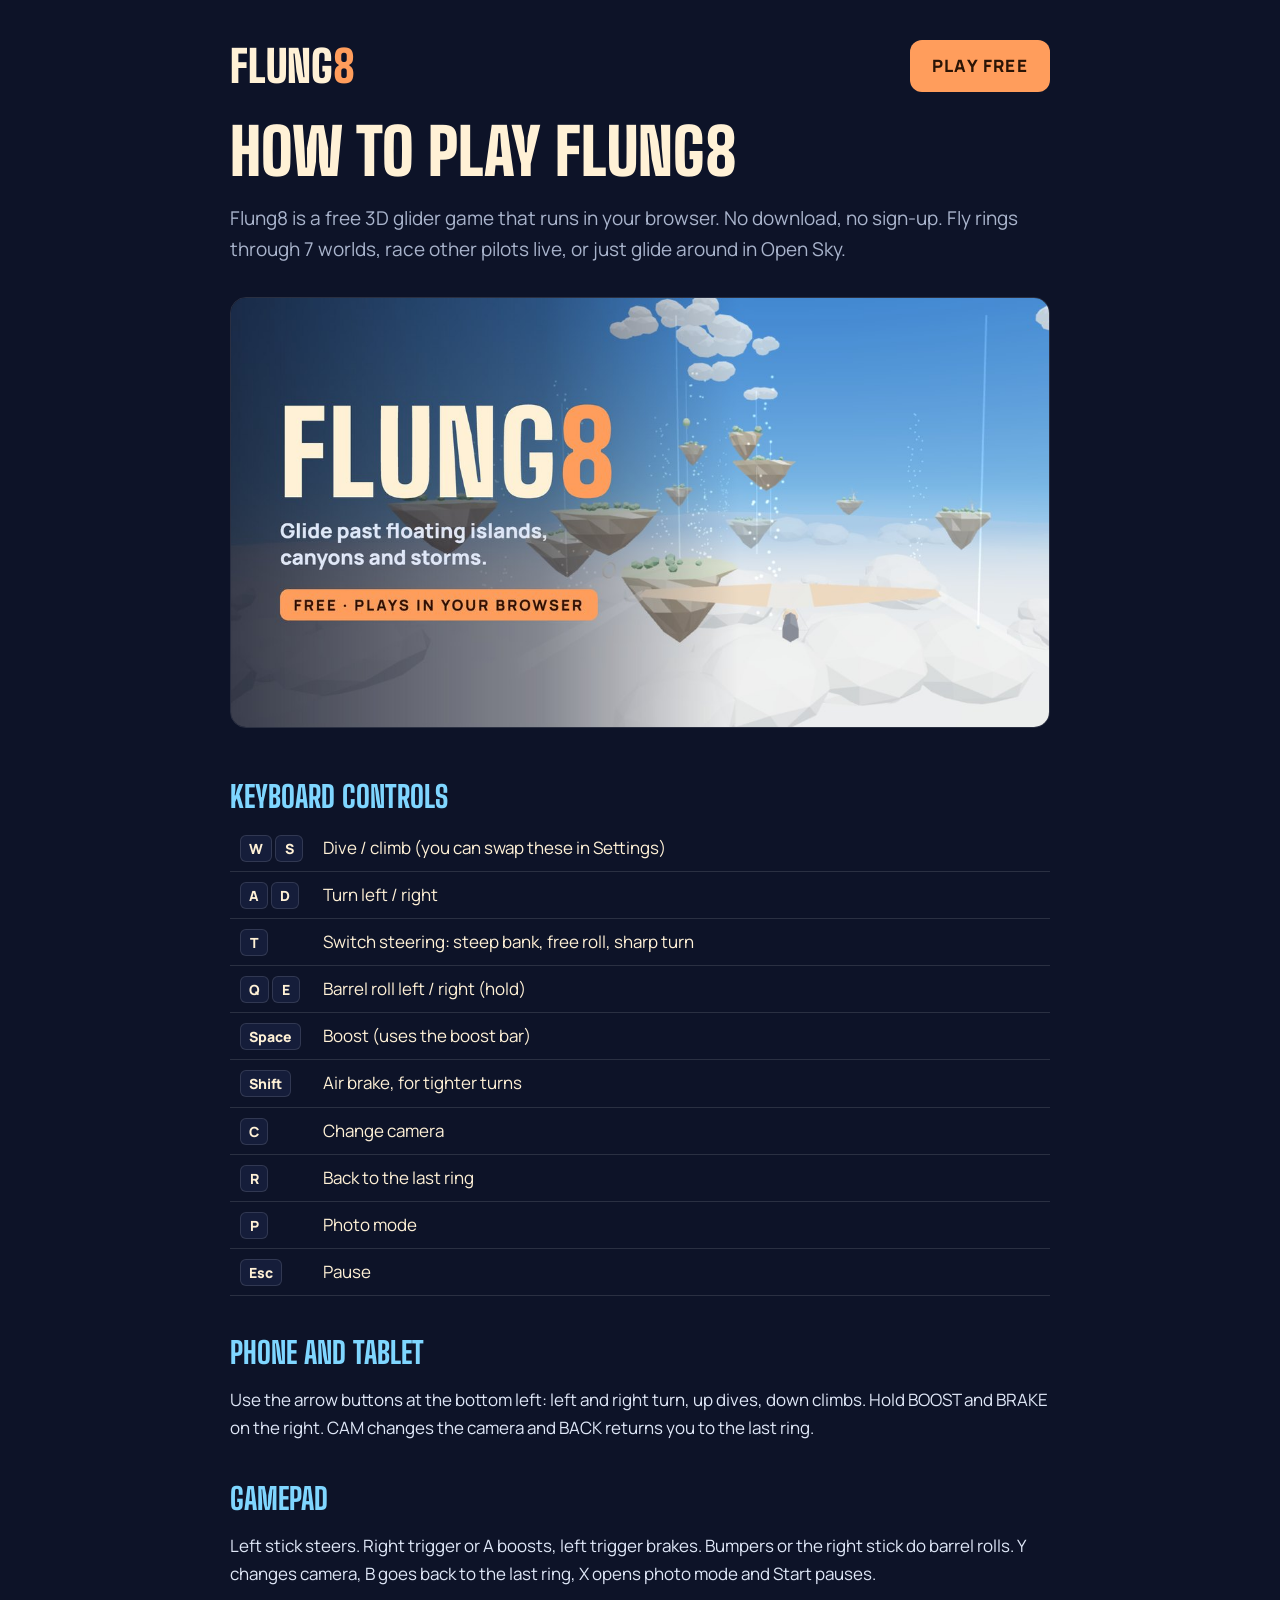
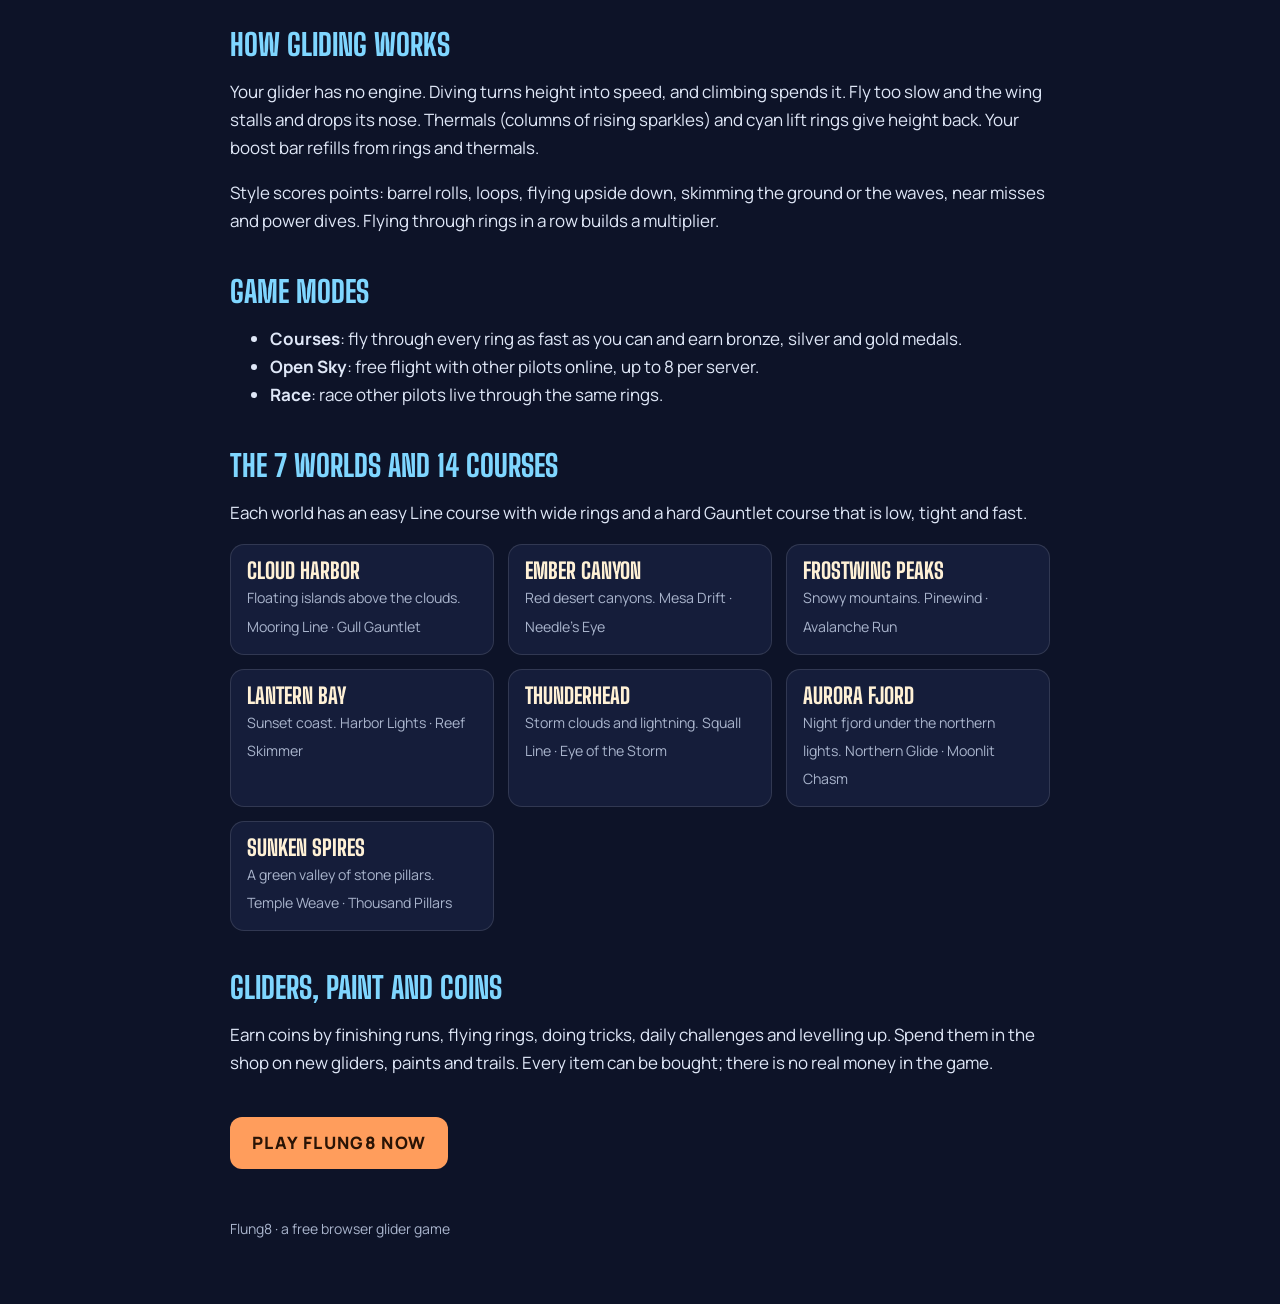
==== how-to-play.html @ 41c6fdb8 "Add How to Play page, sitemap and search title - how-to-play.html: controls, modes, worlds and cours" ====
<!doctype html>
<html lang="en">
<head>
<meta charset="utf-8">
<meta name="viewport" content="width=device-width,initial-scale=1">
<title>How to Play Flung8 – Glider Controls, Maps and Tips</title>
<meta name="description" content="How to play Flung8, the free 3D glider game: keyboard, touch and gamepad controls, how gliding works, the 7 worlds and 14 courses, and tips for faster times.">
<link rel="canonical" href="https://phel433.github.io/flung8/how-to-play.html">
<meta property="og:type" content="article">
<meta property="og:site_name" content="Flung8">
<meta property="og:title" content="How to Play Flung8">
<meta property="og:description" content="Controls, maps and tips for the free 3D glider game.">
<meta property="og:url" content="https://phel433.github.io/flung8/how-to-play.html">
<meta property="og:image" content="https://phel433.github.io/flung8/og.jpg">
<meta name="twitter:card" content="summary_large_image">
<link rel="icon" type="image/svg+xml" href="data:image/svg+xml,%3Csvg xmlns=%27http://www.w3.org/2000/svg%27 viewBox=%270 0 64 64%27%3E%3Crect width=%2764%27 height=%2764%27 rx=%2714%27 fill=%27%230d1328%27/%3E%3Cpath d=%27M32 14 L56 44 L32 37 L8 44 Z%27 fill=%27%23ff9d5c%27/%3E%3Cpath d=%27M32 14 L32 37%27 stroke=%27%23fff1d6%27 stroke-width=%273%27/%3E%3Ccircle cx=%2732%27 cy=%2746%27 r=%274%27 fill=%27%237fd6ff%27/%3E%3C/svg%3E">
<link rel="preconnect" href="https://fonts.googleapis.com">
<link rel="preconnect" href="https://fonts.gstatic.com" crossorigin>
<link rel="stylesheet" href="https://fonts.googleapis.com/css2?family=Big+Shoulders+Display:wght@800;900&family=Manrope:wght@400;600;800&display=swap">
<style>
  :root { --ink: #0d1328; --panel: #151d3a; --line: rgba(255,255,255,.12); --text: #fff1d6; --dim: #a9b4cc; --apricot: #ff9d5c; --sky: #7fd6ff; }
  * { box-sizing: border-box; }
  body { margin: 0; background: var(--ink); color: var(--text); font: 400 17px/1.65 Manrope, system-ui, sans-serif; }
  main { max-width: 860px; margin: 0 auto; padding: 40px 20px 64px; }
  header { display: flex; flex-wrap: wrap; align-items: center; justify-content: space-between; gap: 16px; margin-bottom: 28px; }
  .logo { font: 900 44px/1 'Big Shoulders Display', Impact, sans-serif; text-transform: uppercase; color: var(--text); text-decoration: none; }
  .logo i { font-style: normal; color: var(--apricot); }
  .play { display: inline-block; padding: 12px 22px; border-radius: 12px; background: var(--apricot); color: #2a1406; font-weight: 800; text-decoration: none; text-transform: uppercase; letter-spacing: .08em; }
  h1 { font: 900 clamp(40px, 7vw, 64px)/1 'Big Shoulders Display', Impact, sans-serif; text-transform: uppercase; margin: 8px 0 12px; }
  h2 { font: 800 30px/1.1 'Big Shoulders Display', Impact, sans-serif; text-transform: uppercase; margin: 40px 0 12px; color: var(--sky); }
  p, li { color: #dfe7f7; }
  .lead { font-size: 19px; color: var(--dim); }
  img { width: 100%; height: auto; border-radius: 16px; border: 1px solid var(--line); margin: 12px 0 4px; }
  table { width: 100%; border-collapse: collapse; }
  td { padding: 9px 10px; border-bottom: 1px solid var(--line); vertical-align: top; }
  td:first-child { white-space: nowrap; width: 1%; }
  kbd { display: inline-block; min-width: 28px; padding: 2px 8px; border-radius: 6px; background: var(--panel); border: 1px solid var(--line); font: 800 14px/1.5 Manrope, sans-serif; text-align: center; color: var(--text); }
  .worlds { display: grid; grid-template-columns: repeat(auto-fit, minmax(240px, 1fr)); gap: 14px; padding: 0; list-style: none; }
  .worlds li { background: var(--panel); border: 1px solid var(--line); border-radius: 14px; padding: 14px 16px; }
  .worlds b { display: block; font: 800 22px/1.1 'Big Shoulders Display', Impact, sans-serif; text-transform: uppercase; color: var(--text); }
  .worlds small { color: var(--dim); }
  footer { margin-top: 48px; color: var(--dim); font-size: 14px; }
  a { color: var(--sky); }
</style>
</head>
<body>
<main>
  <header>
    <a class="logo" href="./">Flung<i>8</i></a>
    <a class="play" href="./">Play free</a>
  </header>

  <h1>How to play Flung8</h1>
  <p class="lead">Flung8 is a free 3D glider game that runs in your browser. No download, no sign-up. Fly rings through 7 worlds, race other pilots live, or just glide around in Open Sky.</p>
  <img src="og.jpg" width="1200" height="630" alt="The Flung8 glider flying past floating islands above the clouds">

  <h2>Keyboard controls</h2>
  <table>
    <tr><td><kbd>W</kbd> <kbd>S</kbd></td><td>Dive / climb (you can swap these in Settings)</td></tr>
    <tr><td><kbd>A</kbd> <kbd>D</kbd></td><td>Turn left / right</td></tr>
    <tr><td><kbd>T</kbd></td><td>Switch steering: steep bank, free roll, sharp turn</td></tr>
    <tr><td><kbd>Q</kbd> <kbd>E</kbd></td><td>Barrel roll left / right (hold)</td></tr>
    <tr><td><kbd>Space</kbd></td><td>Boost (uses the boost bar)</td></tr>
    <tr><td><kbd>Shift</kbd></td><td>Air brake, for tighter turns</td></tr>
    <tr><td><kbd>C</kbd></td><td>Change camera</td></tr>
    <tr><td><kbd>R</kbd></td><td>Back to the last ring</td></tr>
    <tr><td><kbd>P</kbd></td><td>Photo mode</td></tr>
    <tr><td><kbd>Esc</kbd></td><td>Pause</td></tr>
  </table>

  <h2>Phone and tablet</h2>
  <p>Use the arrow buttons at the bottom left: left and right turn, up dives, down climbs. Hold BOOST and BRAKE on the right. CAM changes the camera and BACK returns you to the last ring.</p>

  <h2>Gamepad</h2>
  <p>Left stick steers. Right trigger or A boosts, left trigger brakes. Bumpers or the right stick do barrel rolls. Y changes camera, B goes back to the last ring, X opens photo mode and Start pauses.</p>

  <h2>How gliding works</h2>
  <p>Your glider has no engine. Diving turns height into speed, and climbing spends it. Fly too slow and the wing stalls and drops its nose. Thermals (columns of rising sparkles) and cyan lift rings give height back. Your boost bar refills from rings and thermals.</p>
  <p>Style scores points: barrel rolls, loops, flying upside down, skimming the ground or the waves, near misses and power dives. Flying through rings in a row builds a multiplier.</p>

  <h2>Game modes</h2>
  <ul>
    <li><b>Courses</b>: fly through every ring as fast as you can and earn bronze, silver and gold medals.</li>
    <li><b>Open Sky</b>: free flight with other pilots online, up to 8 per server.</li>
    <li><b>Race</b>: race other pilots live through the same rings.</li>
  </ul>

  <h2>The 7 worlds and 14 courses</h2>
  <p>Each world has an easy Line course with wide rings and a hard Gauntlet course that is low, tight and fast.</p>
  <ul class="worlds">
    <li><b>Cloud Harbor</b><small>Floating islands above the clouds. Mooring Line · Gull Gauntlet</small></li>
    <li><b>Ember Canyon</b><small>Red desert canyons. Mesa Drift · Needle's Eye</small></li>
    <li><b>Frostwing Peaks</b><small>Snowy mountains. Pinewind · Avalanche Run</small></li>
    <li><b>Lantern Bay</b><small>Sunset coast. Harbor Lights · Reef Skimmer</small></li>
    <li><b>Thunderhead</b><small>Storm clouds and lightning. Squall Line · Eye of the Storm</small></li>
    <li><b>Aurora Fjord</b><small>Night fjord under the northern lights. Northern Glide · Moonlit Chasm</small></li>
    <li><b>Sunken Spires</b><small>A green valley of stone pillars. Temple Weave · Thousand Pillars</small></li>
  </ul>

  <h2>Gliders, paint and coins</h2>
  <p>Earn coins by finishing runs, flying rings, doing tricks, daily challenges and levelling up. Spend them in the shop on new gliders, paints and trails. Every item can be bought; there is no real money in the game.</p>

  <p style="margin-top:40px"><a class="play" href="./">Play Flung8 now</a></p>
  <footer>Flung8 · a free browser glider game</footer>
</main>
</body>
</html>
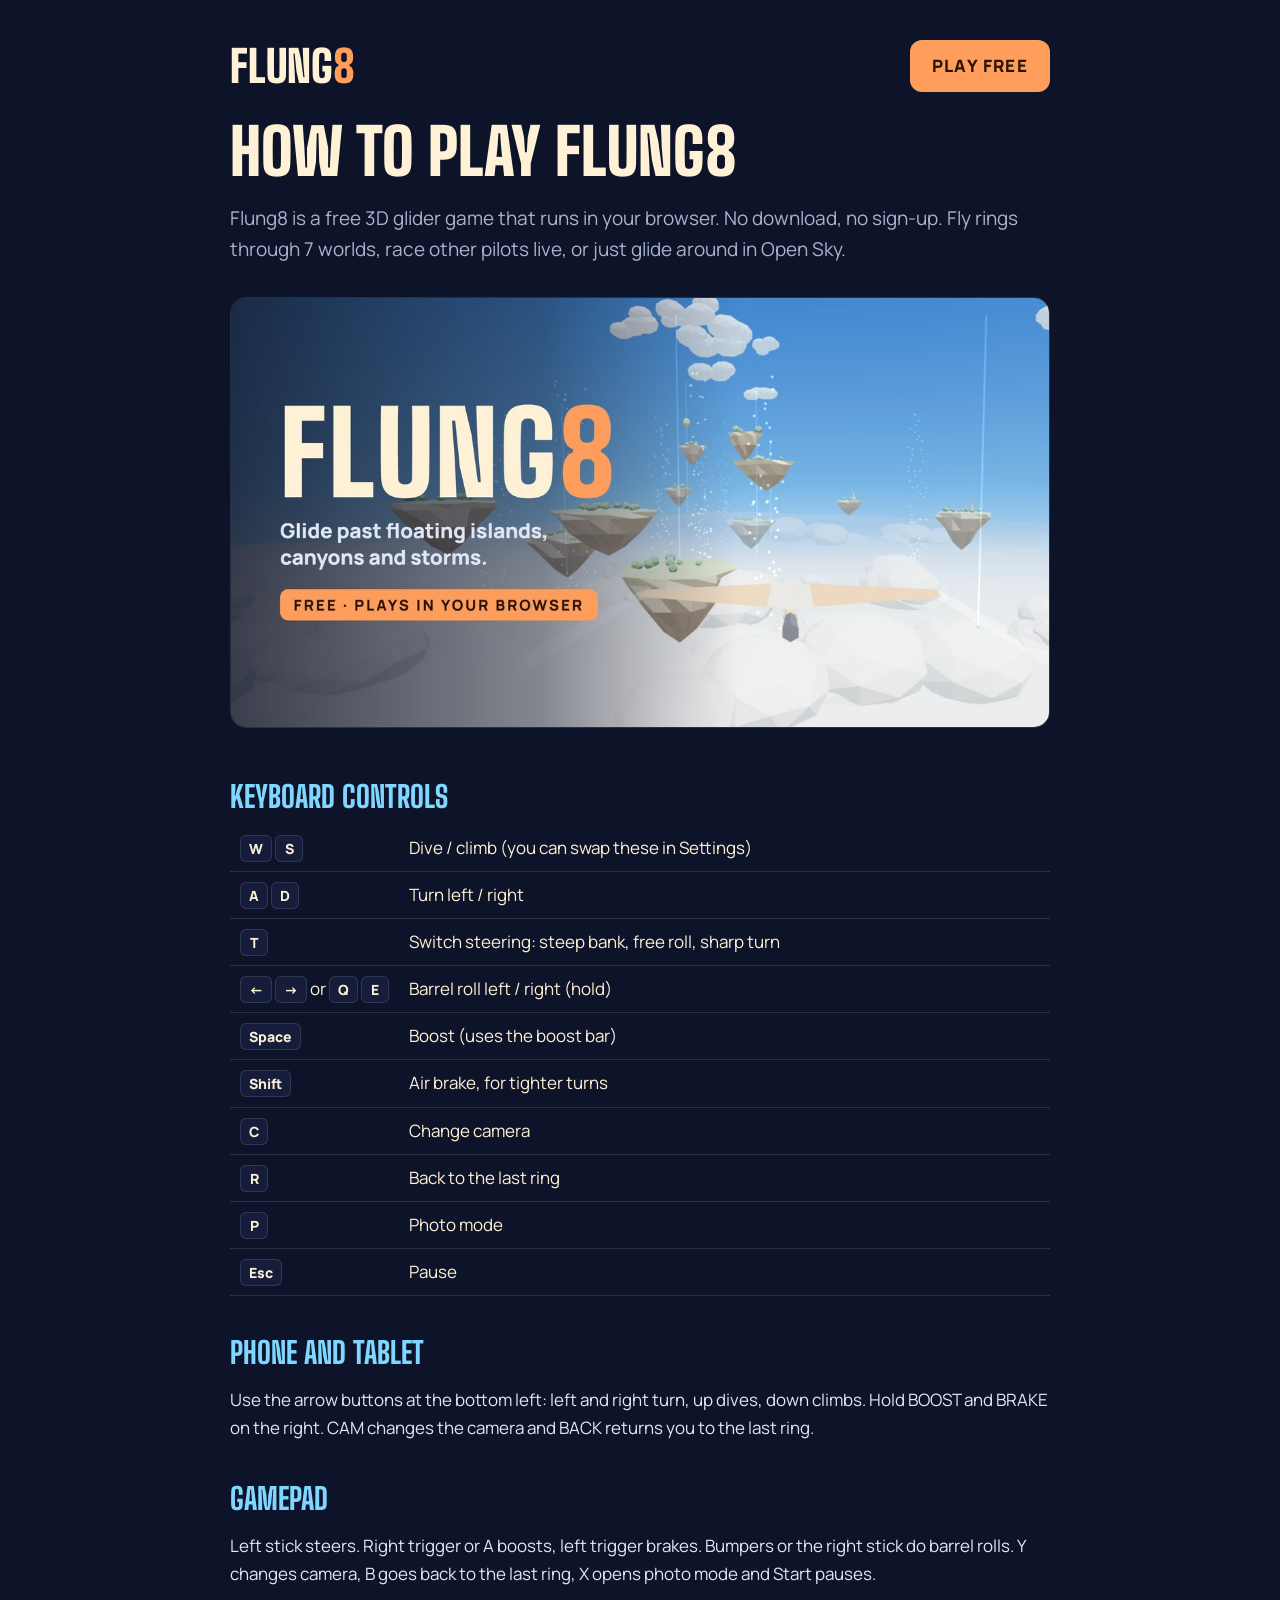
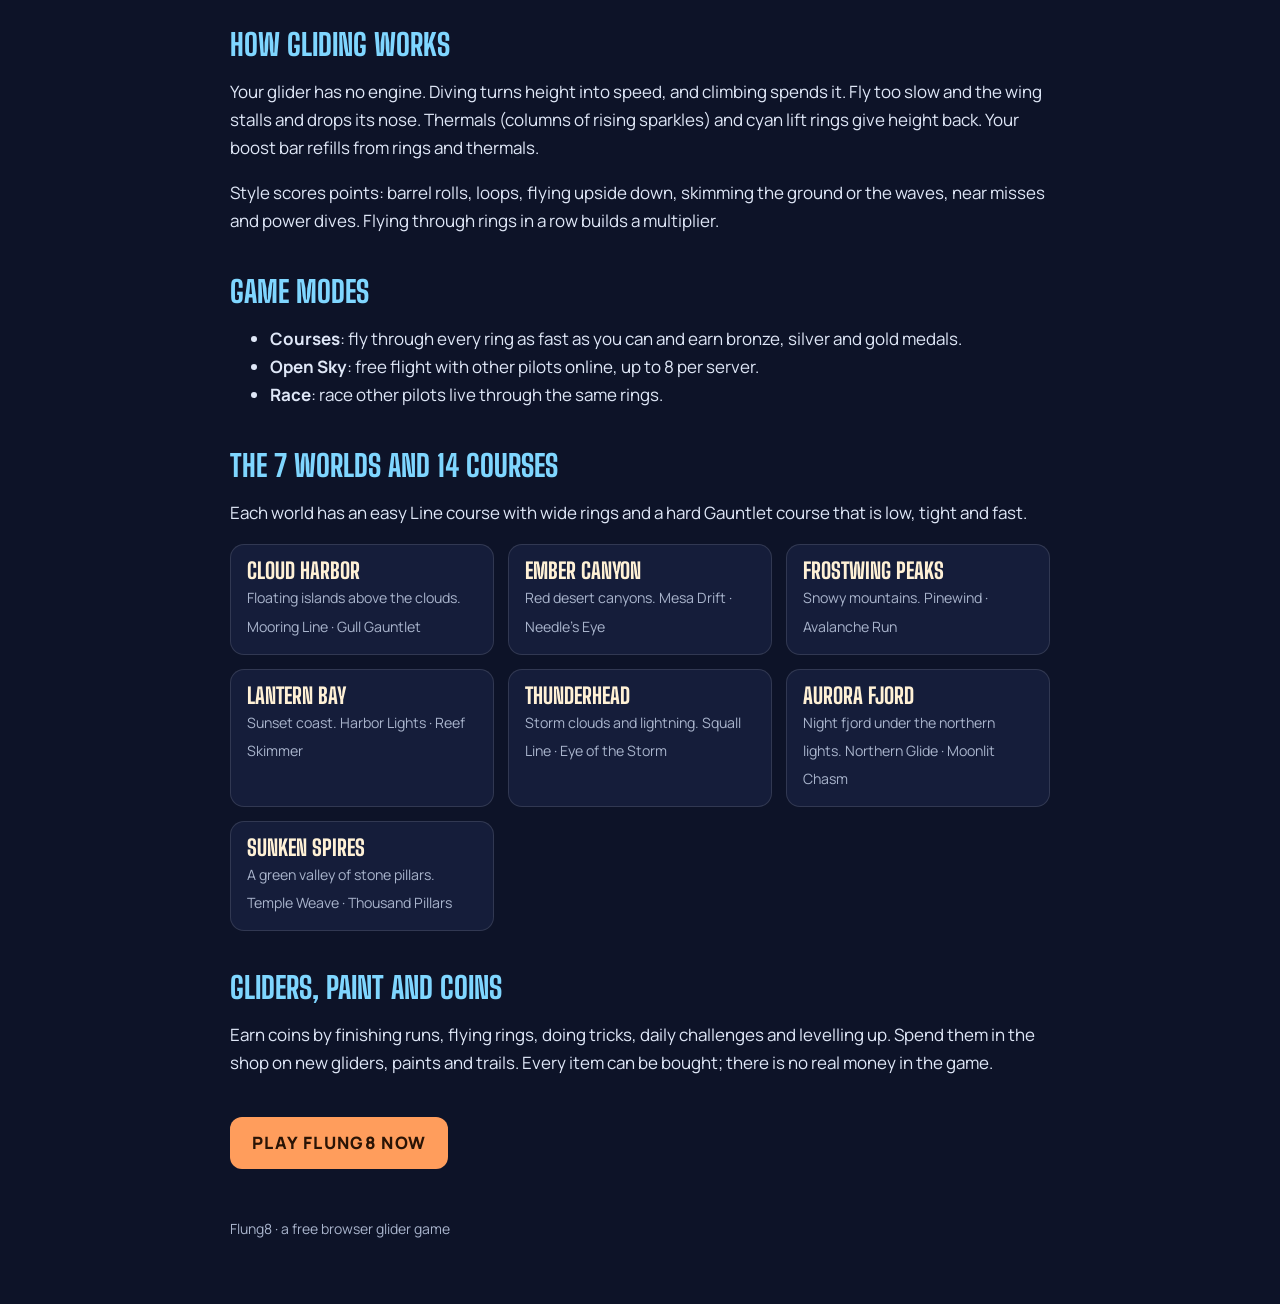
==== commit 90aaefa9: "Live world view, shop try-on, Endless mode, arrow-key rolls - Pick a World box shows the live game f" ====
--- a/how-to-play.html
+++ b/how-to-play.html
@@ -59,7 +59,7 @@
     <tr><td><kbd>W</kbd> <kbd>S</kbd></td><td>Dive / climb (you can swap these in Settings)</td></tr>
     <tr><td><kbd>A</kbd> <kbd>D</kbd></td><td>Turn left / right</td></tr>
     <tr><td><kbd>T</kbd></td><td>Switch steering: steep bank, free roll, sharp turn</td></tr>
-    <tr><td><kbd>Q</kbd> <kbd>E</kbd></td><td>Barrel roll left / right (hold)</td></tr>
+    <tr><td><kbd>←</kbd> <kbd>→</kbd> or <kbd>Q</kbd> <kbd>E</kbd></td><td>Barrel roll left / right (hold)</td></tr>
     <tr><td><kbd>Space</kbd></td><td>Boost (uses the boost bar)</td></tr>
     <tr><td><kbd>Shift</kbd></td><td>Air brake, for tighter turns</td></tr>
     <tr><td><kbd>C</kbd></td><td>Change camera</td></tr>
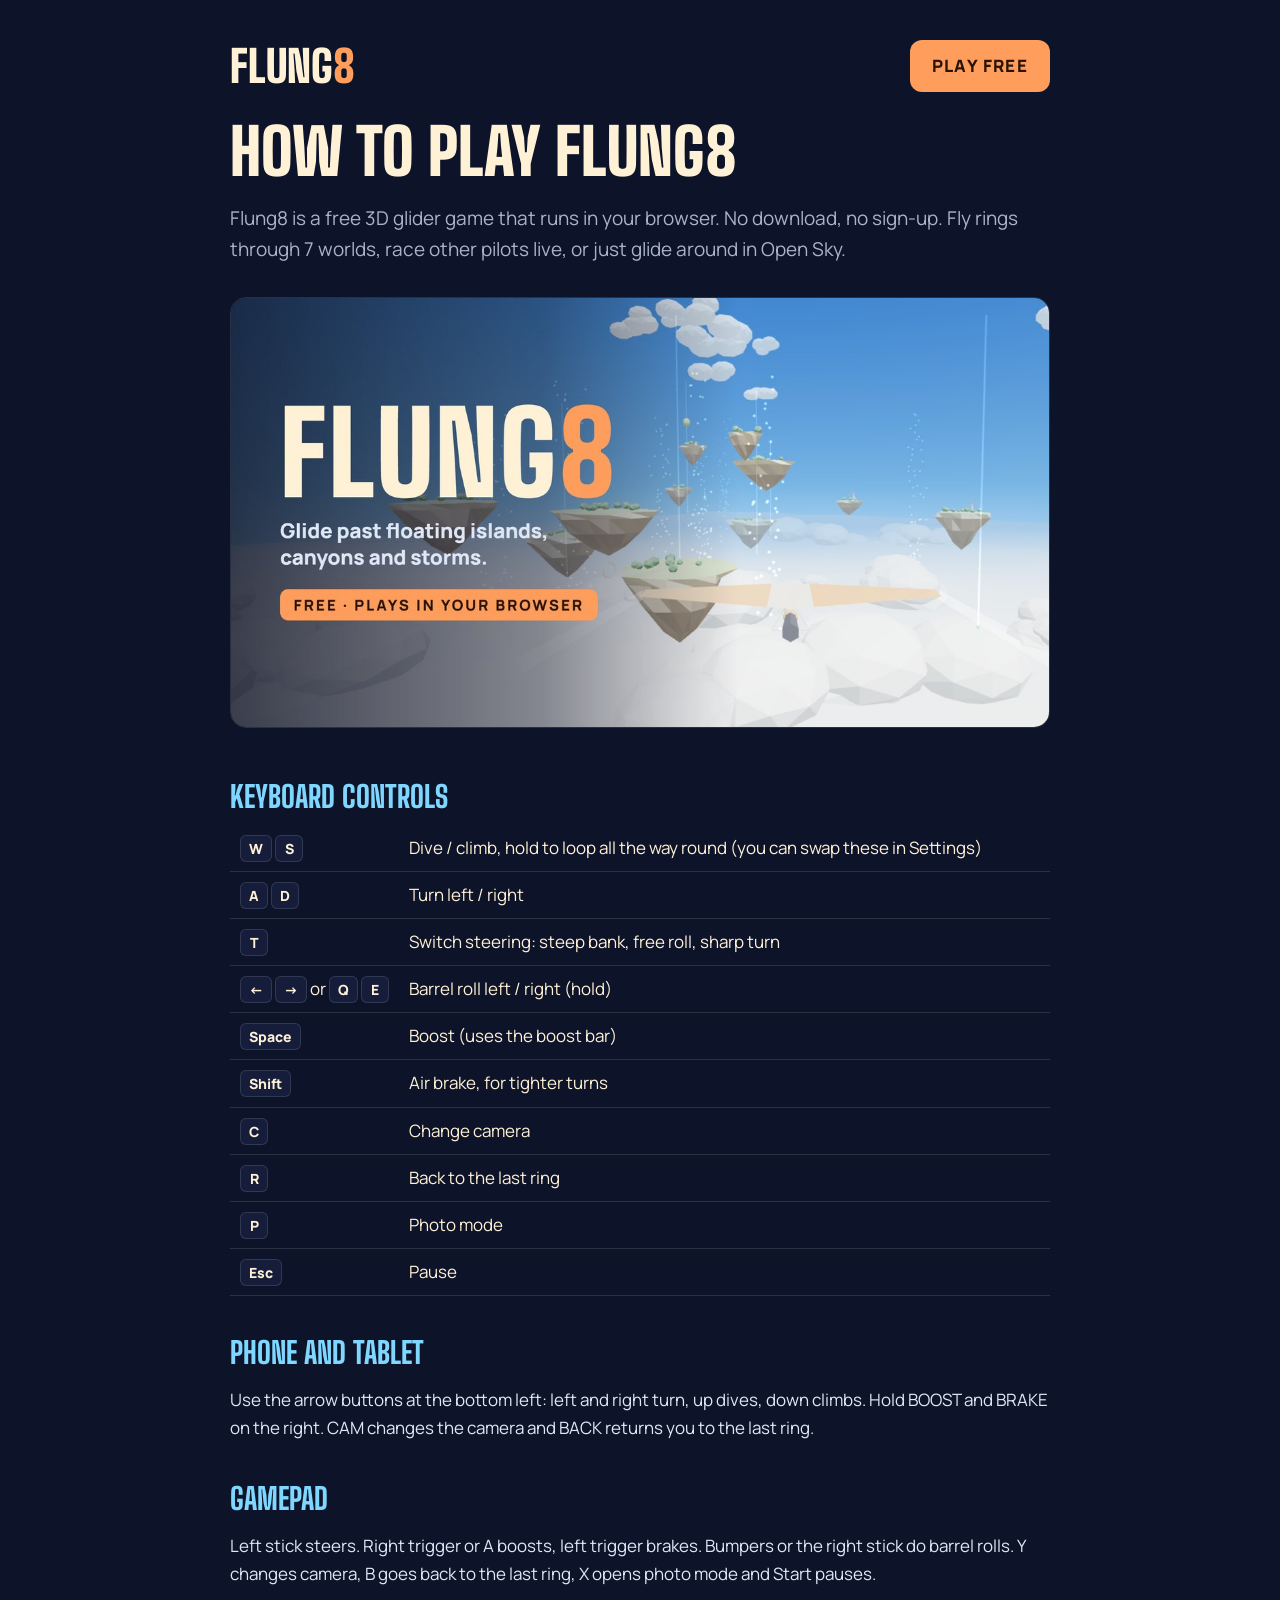
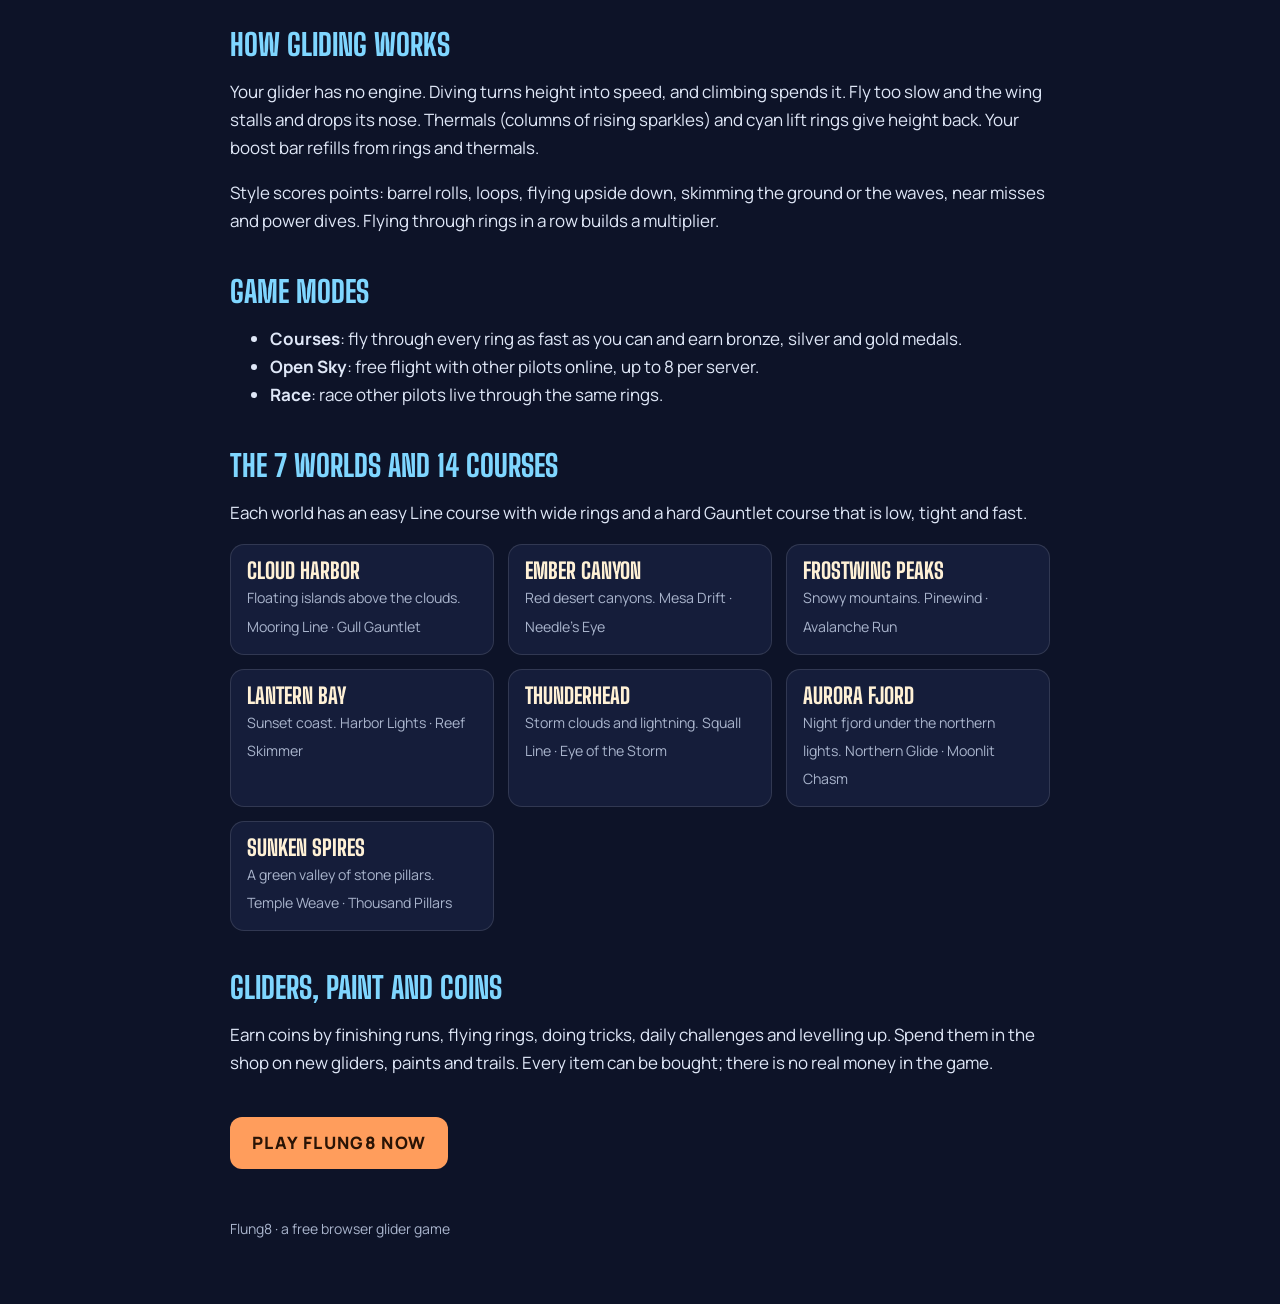
==== commit c720892e: "Let W/S loop freely Players have no 70° pitch stop anymore, so holding W or S loops all the way roun" ====
--- a/how-to-play.html
+++ b/how-to-play.html
@@ -56,7 +56,7 @@
 
   <h2>Keyboard controls</h2>
   <table>
-    <tr><td><kbd>W</kbd> <kbd>S</kbd></td><td>Dive / climb (you can swap these in Settings)</td></tr>
+    <tr><td><kbd>W</kbd> <kbd>S</kbd></td><td>Dive / climb, hold to loop all the way round (you can swap these in Settings)</td></tr>
     <tr><td><kbd>A</kbd> <kbd>D</kbd></td><td>Turn left / right</td></tr>
     <tr><td><kbd>T</kbd></td><td>Switch steering: steep bank, free roll, sharp turn</td></tr>
     <tr><td><kbd>←</kbd> <kbd>→</kbd> or <kbd>Q</kbd> <kbd>E</kbd></td><td>Barrel roll left / right (hold)</td></tr>
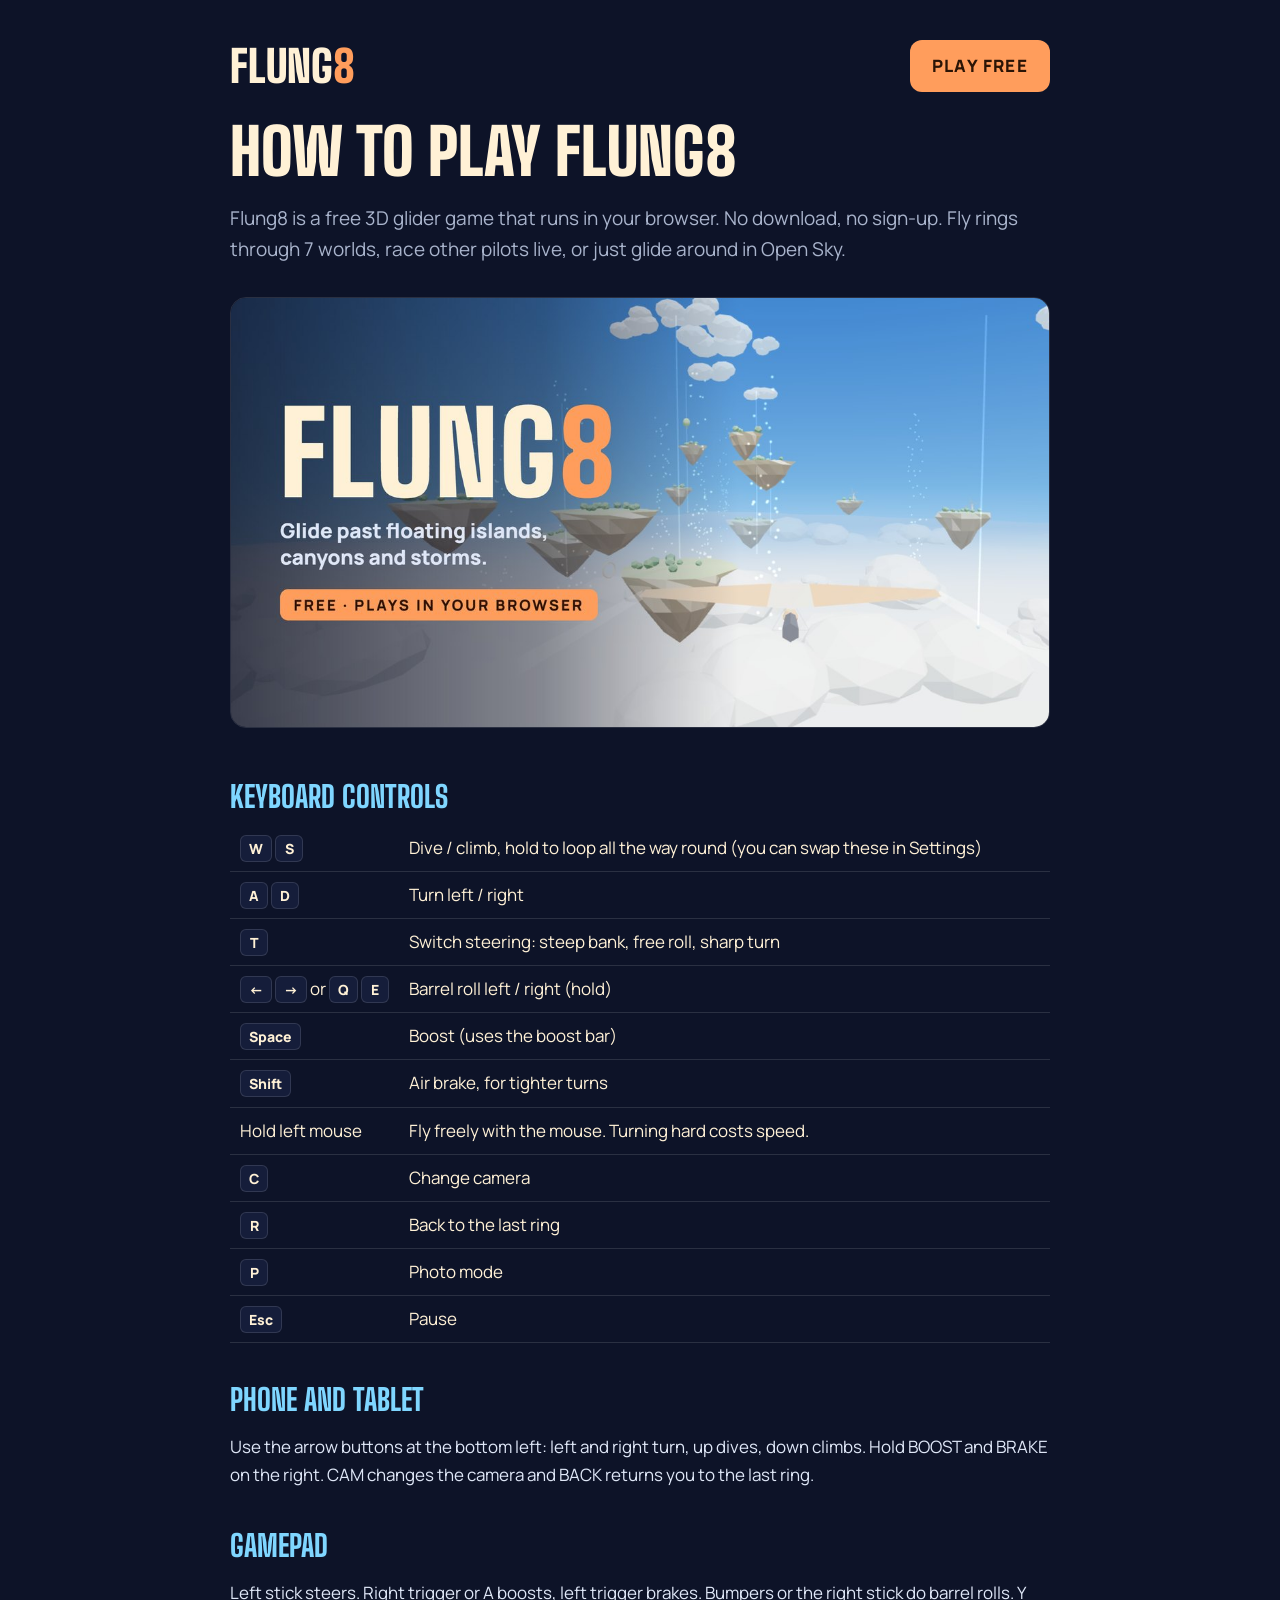
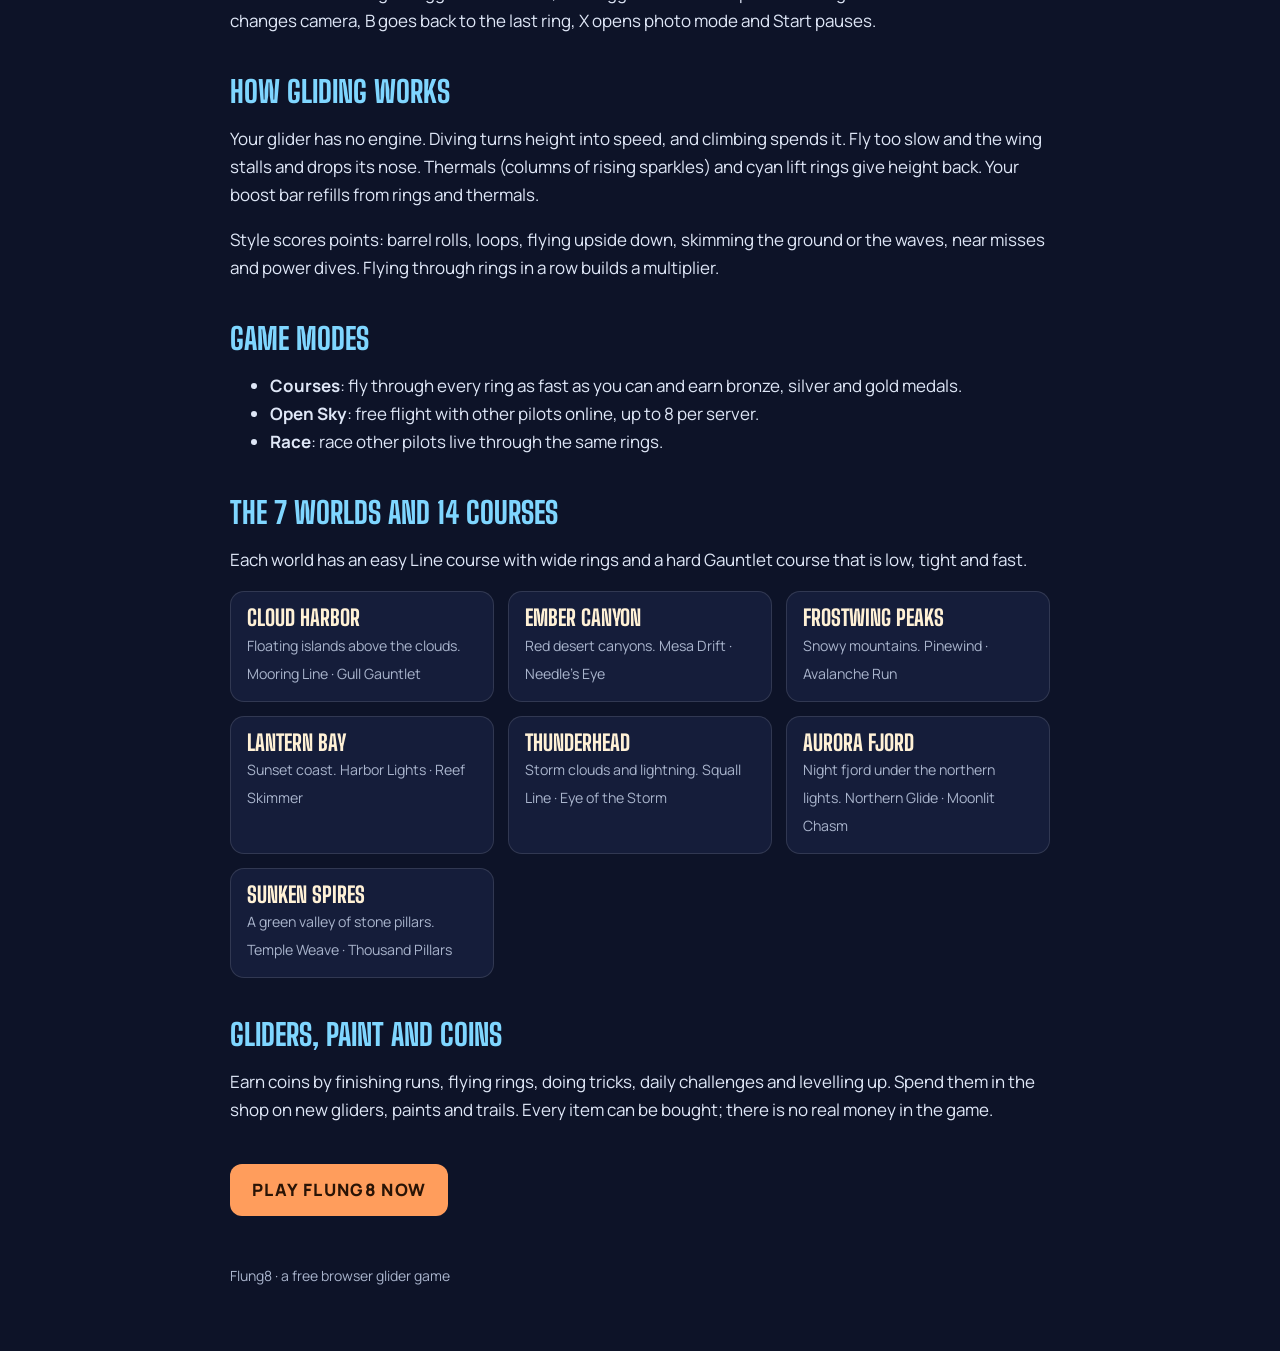
==== commit 27dc7099: "Free fly with the left mouse button; phones play sideways - Hold LMB in a flight: the pointer locks " ====
--- a/how-to-play.html
+++ b/how-to-play.html
@@ -62,6 +62,7 @@
     <tr><td><kbd>←</kbd> <kbd>→</kbd> or <kbd>Q</kbd> <kbd>E</kbd></td><td>Barrel roll left / right (hold)</td></tr>
     <tr><td><kbd>Space</kbd></td><td>Boost (uses the boost bar)</td></tr>
     <tr><td><kbd>Shift</kbd></td><td>Air brake, for tighter turns</td></tr>
+    <tr><td>Hold left mouse</td><td>Fly freely with the mouse. Turning hard costs speed.</td></tr>
     <tr><td><kbd>C</kbd></td><td>Change camera</td></tr>
     <tr><td><kbd>R</kbd></td><td>Back to the last ring</td></tr>
     <tr><td><kbd>P</kbd></td><td>Photo mode</td></tr>
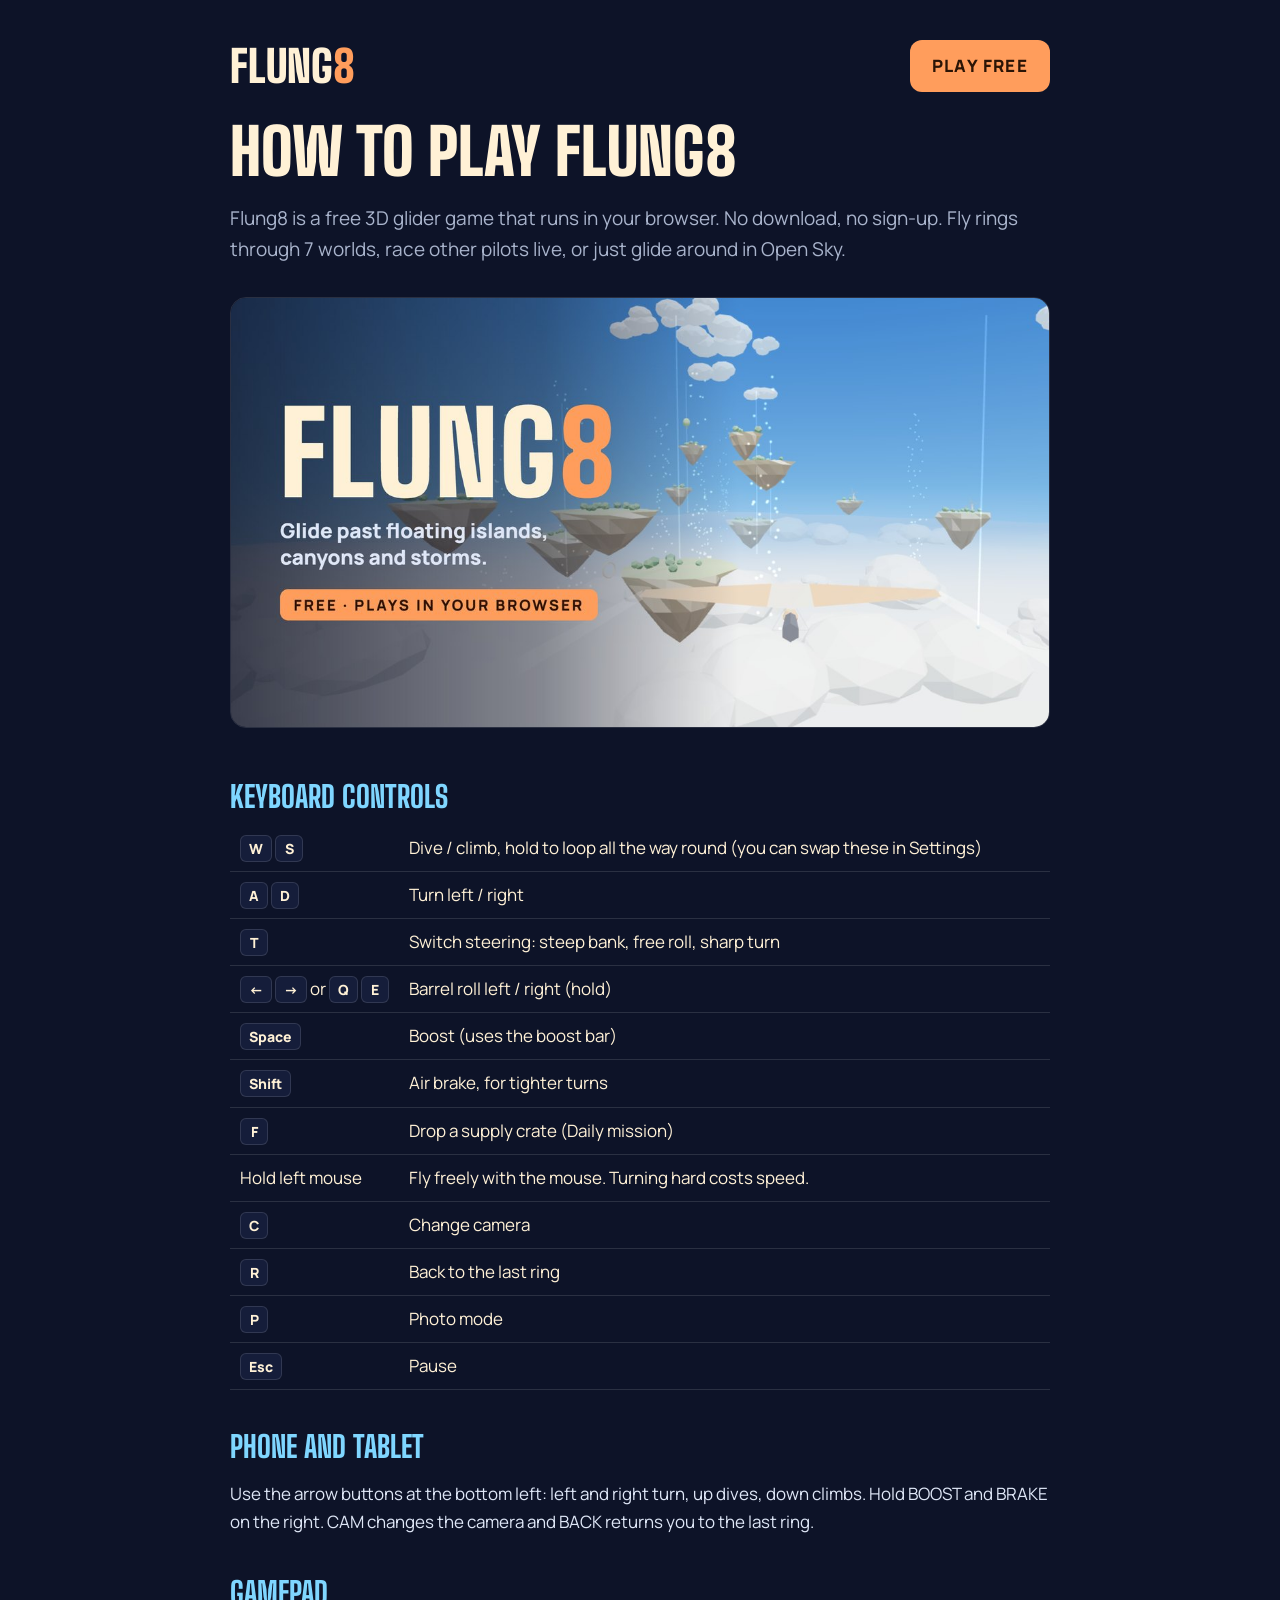
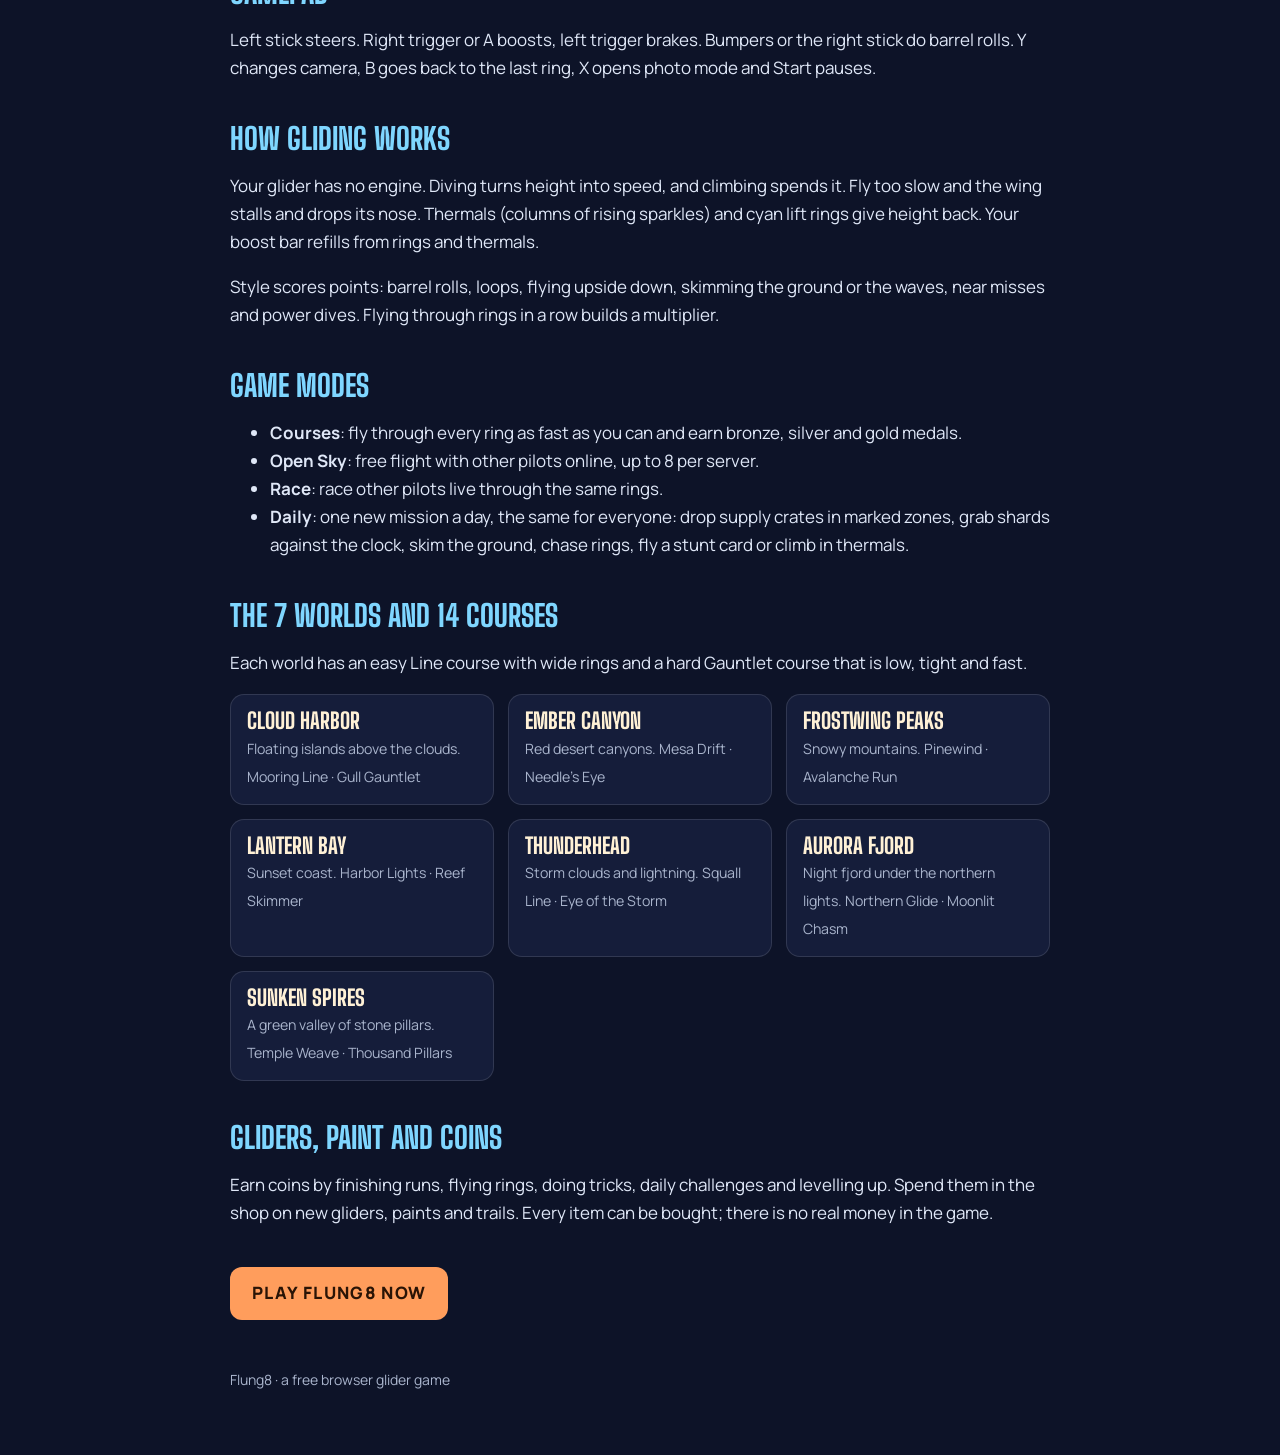
==== commit a24d48ca: "Add the Daily mission mode A fourth mode card next to Courses, Open Sky and Race. One mission a day," ====
--- a/how-to-play.html
+++ b/how-to-play.html
@@ -62,6 +62,7 @@
     <tr><td><kbd>←</kbd> <kbd>→</kbd> or <kbd>Q</kbd> <kbd>E</kbd></td><td>Barrel roll left / right (hold)</td></tr>
     <tr><td><kbd>Space</kbd></td><td>Boost (uses the boost bar)</td></tr>
     <tr><td><kbd>Shift</kbd></td><td>Air brake, for tighter turns</td></tr>
+    <tr><td><kbd>F</kbd></td><td>Drop a supply crate (Daily mission)</td></tr>
     <tr><td>Hold left mouse</td><td>Fly freely with the mouse. Turning hard costs speed.</td></tr>
     <tr><td><kbd>C</kbd></td><td>Change camera</td></tr>
     <tr><td><kbd>R</kbd></td><td>Back to the last ring</td></tr>
@@ -84,6 +85,7 @@
     <li><b>Courses</b>: fly through every ring as fast as you can and earn bronze, silver and gold medals.</li>
     <li><b>Open Sky</b>: free flight with other pilots online, up to 8 per server.</li>
     <li><b>Race</b>: race other pilots live through the same rings.</li>
+    <li><b>Daily</b>: one new mission a day, the same for everyone: drop supply crates in marked zones, grab shards against the clock, skim the ground, chase rings, fly a stunt card or climb in thermals.</li>
   </ul>
 
   <h2>The 7 worlds and 14 courses</h2>
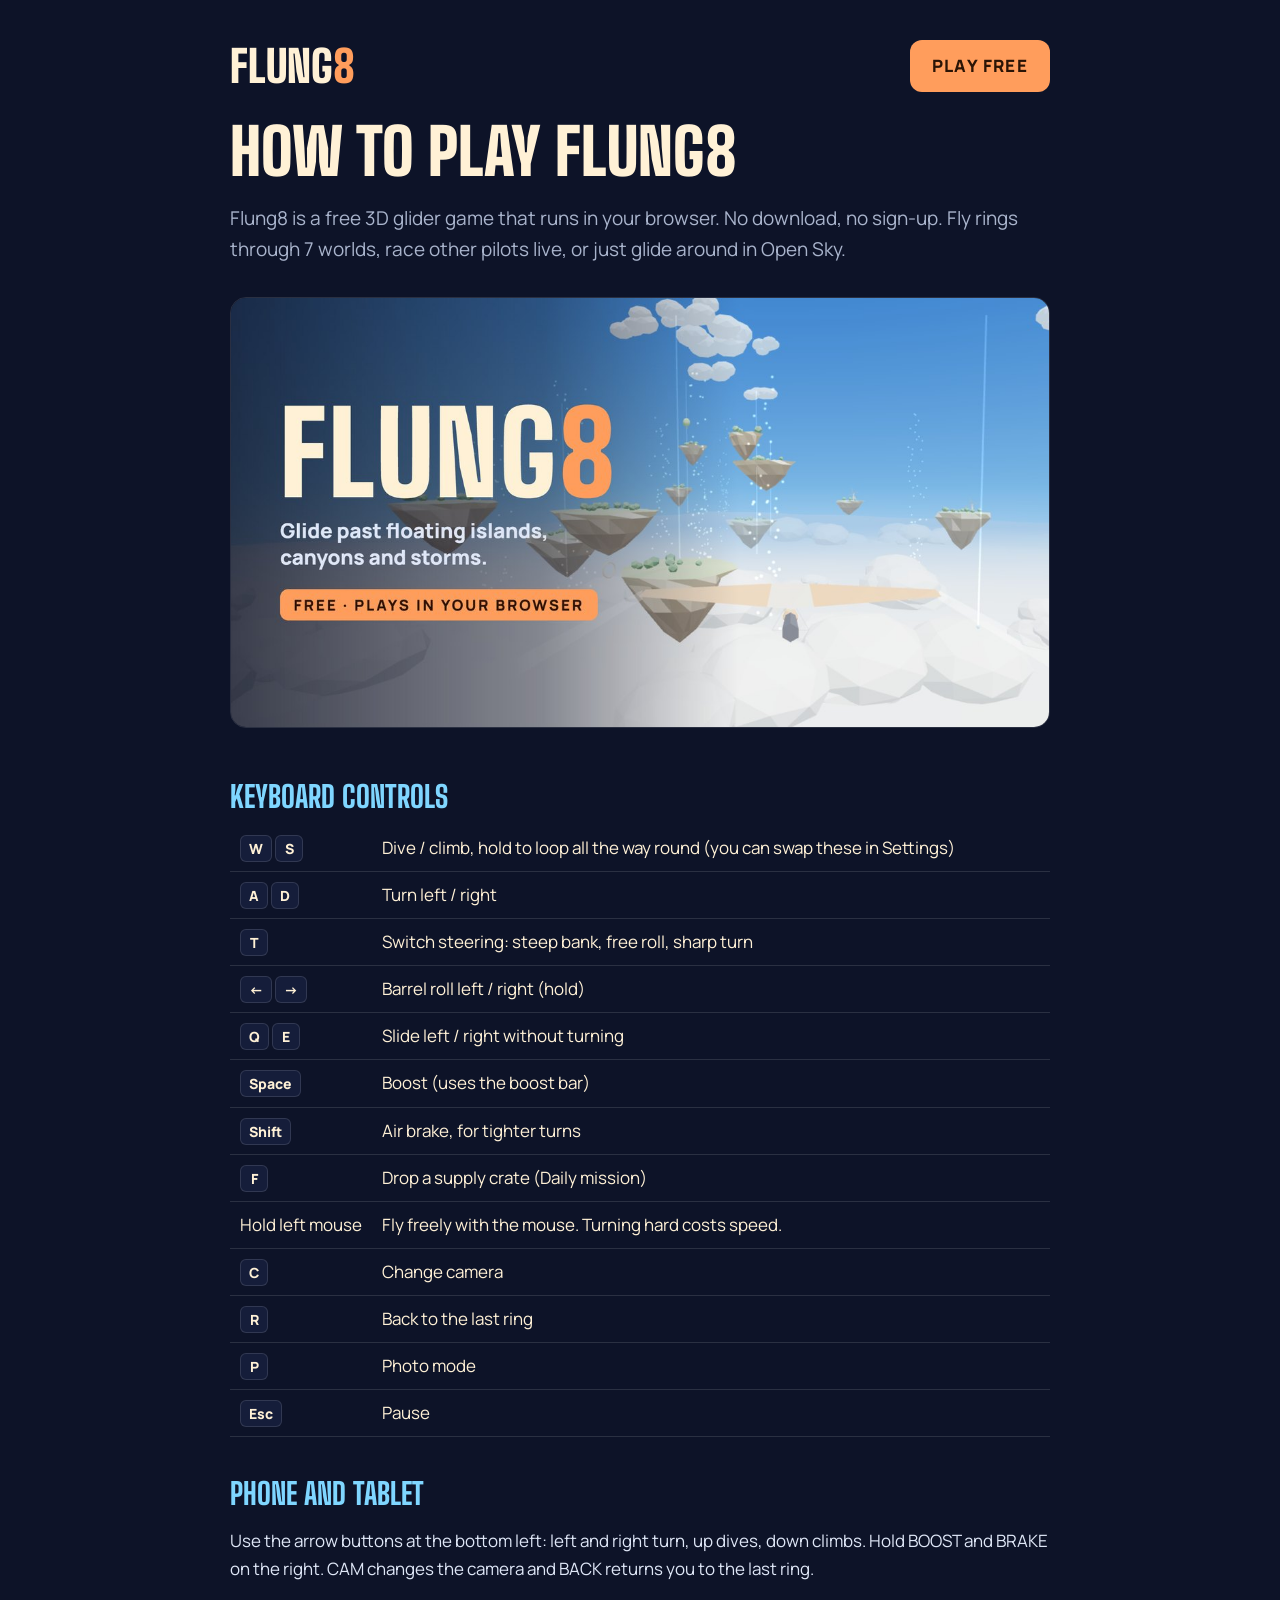
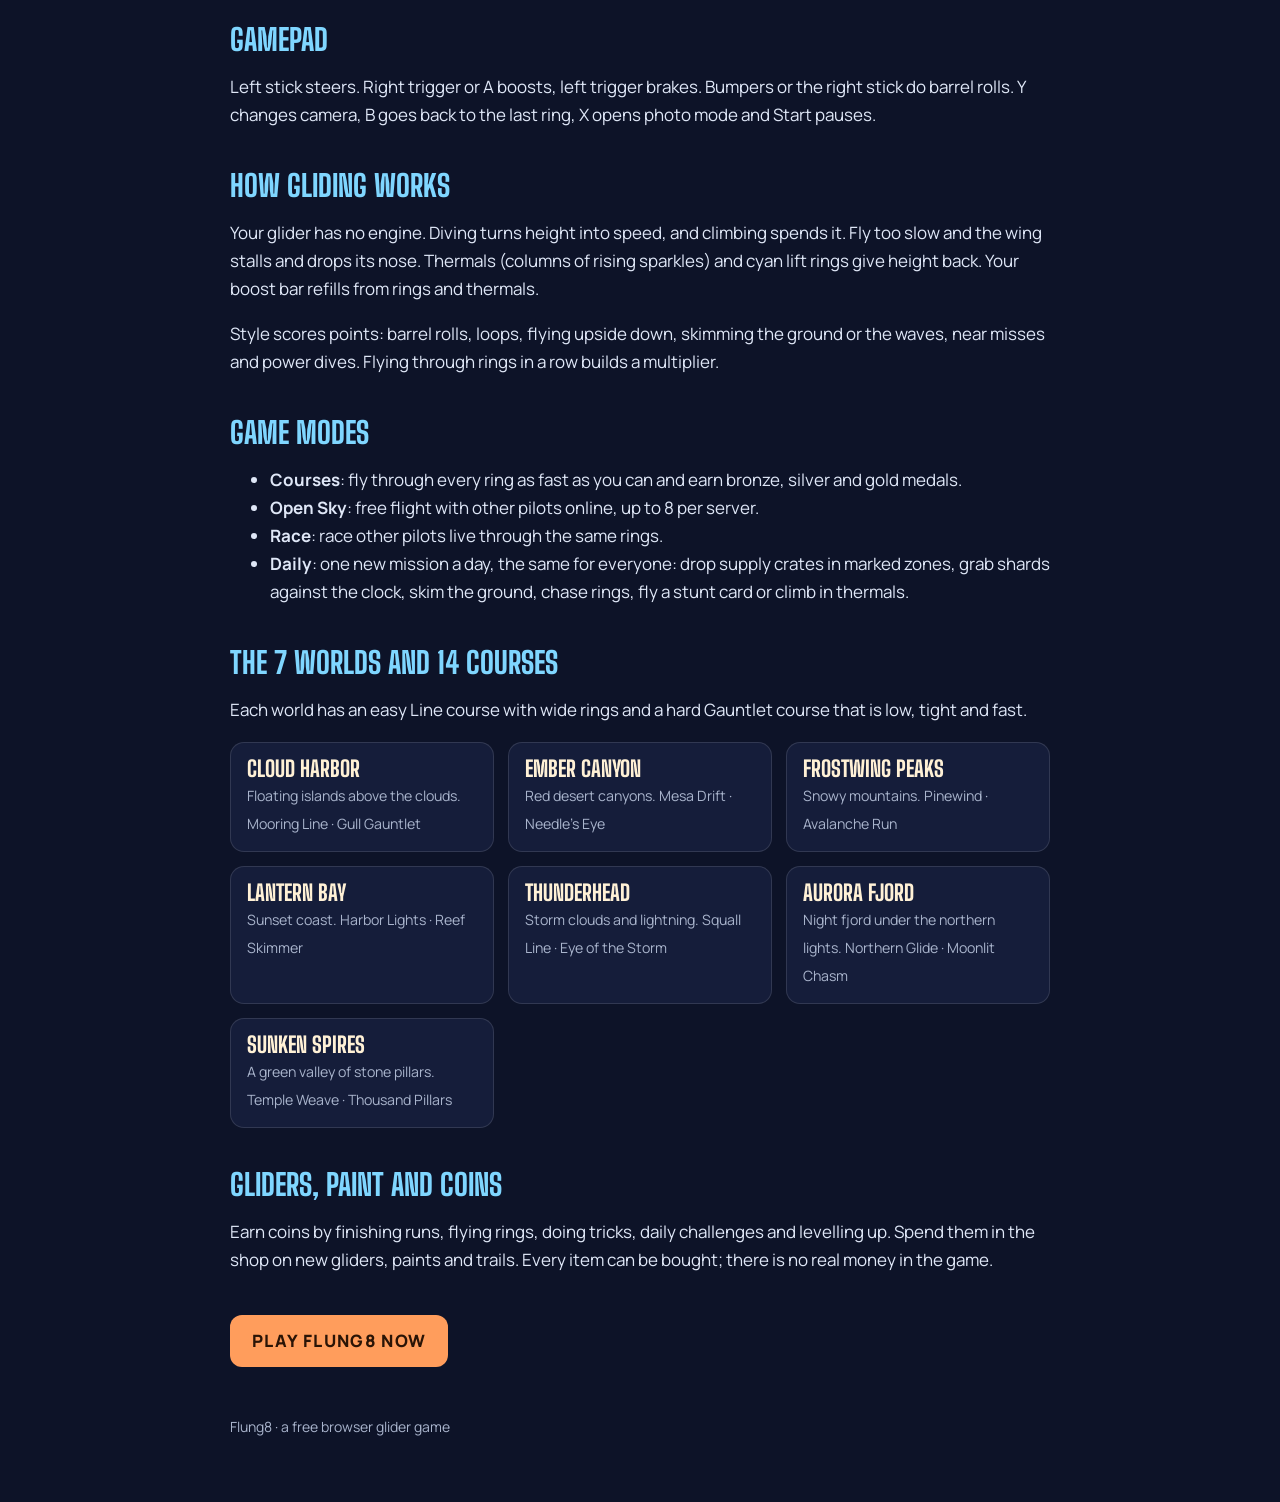
==== commit 774ded81: "Q/E slide sideways without turning; arrows keep barrel rolls" ====
--- a/how-to-play.html
+++ b/how-to-play.html
@@ -59,7 +59,8 @@
     <tr><td><kbd>W</kbd> <kbd>S</kbd></td><td>Dive / climb, hold to loop all the way round (you can swap these in Settings)</td></tr>
     <tr><td><kbd>A</kbd> <kbd>D</kbd></td><td>Turn left / right</td></tr>
     <tr><td><kbd>T</kbd></td><td>Switch steering: steep bank, free roll, sharp turn</td></tr>
-    <tr><td><kbd>←</kbd> <kbd>→</kbd> or <kbd>Q</kbd> <kbd>E</kbd></td><td>Barrel roll left / right (hold)</td></tr>
+    <tr><td><kbd>←</kbd> <kbd>→</kbd></td><td>Barrel roll left / right (hold)</td></tr>
+    <tr><td><kbd>Q</kbd> <kbd>E</kbd></td><td>Slide left / right without turning</td></tr>
     <tr><td><kbd>Space</kbd></td><td>Boost (uses the boost bar)</td></tr>
     <tr><td><kbd>Shift</kbd></td><td>Air brake, for tighter turns</td></tr>
     <tr><td><kbd>F</kbd></td><td>Drop a supply crate (Daily mission)</td></tr>
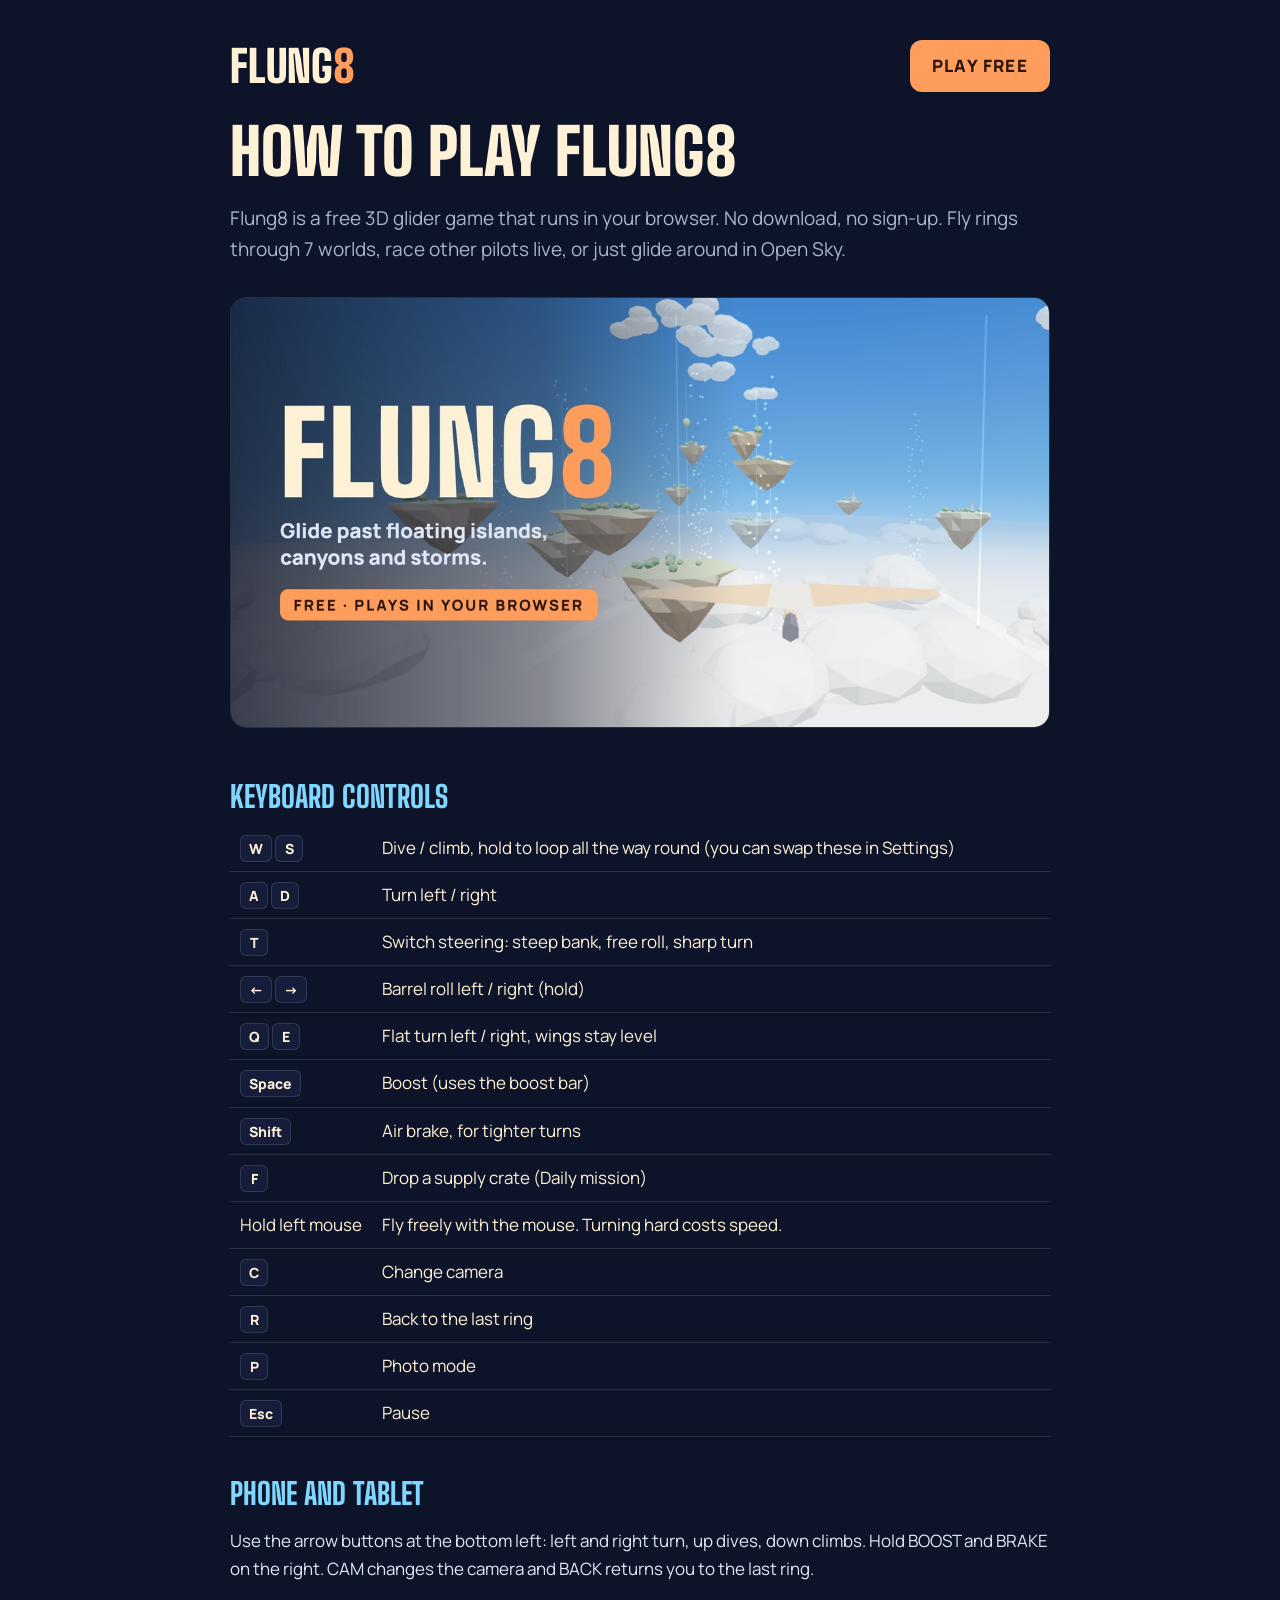
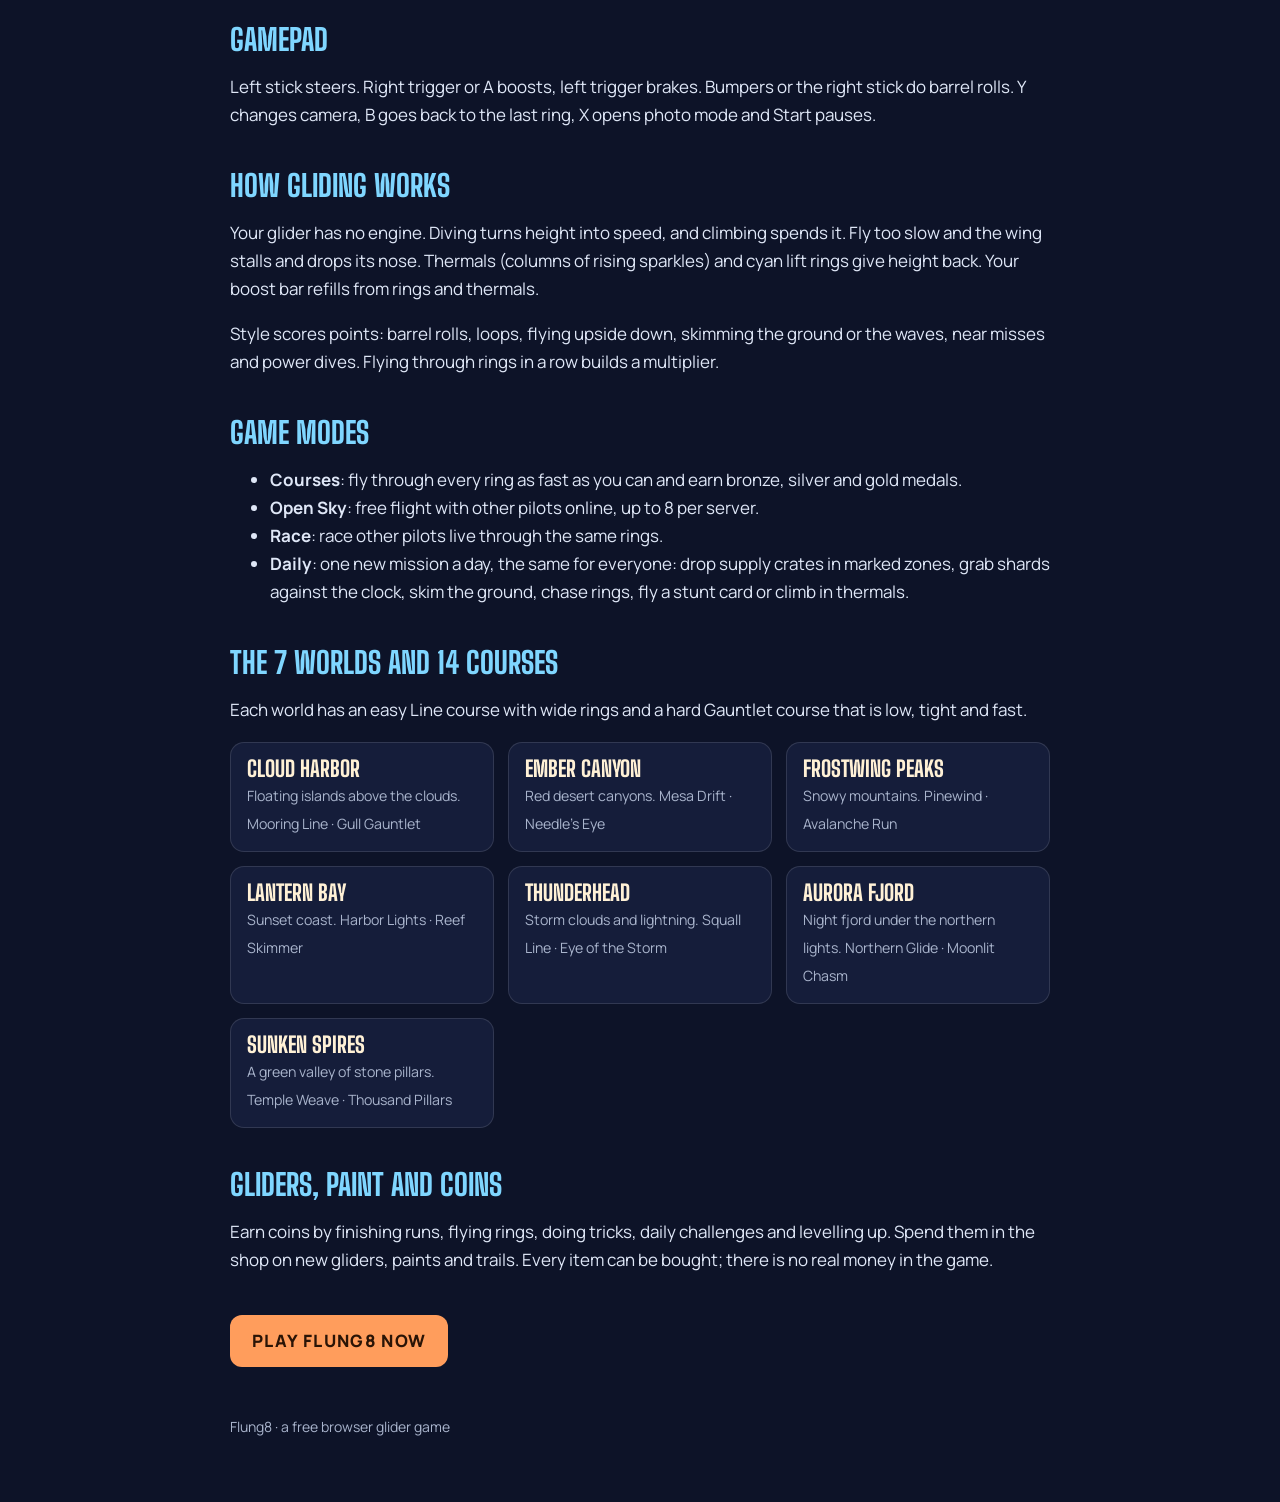
==== commit c664cd58: "Q/E: flat turn about the glider's own up axis, wings level" ====
--- a/how-to-play.html
+++ b/how-to-play.html
@@ -60,7 +60,7 @@
     <tr><td><kbd>A</kbd> <kbd>D</kbd></td><td>Turn left / right</td></tr>
     <tr><td><kbd>T</kbd></td><td>Switch steering: steep bank, free roll, sharp turn</td></tr>
     <tr><td><kbd>←</kbd> <kbd>→</kbd></td><td>Barrel roll left / right (hold)</td></tr>
-    <tr><td><kbd>Q</kbd> <kbd>E</kbd></td><td>Slide left / right without turning</td></tr>
+    <tr><td><kbd>Q</kbd> <kbd>E</kbd></td><td>Flat turn left / right, wings stay level</td></tr>
     <tr><td><kbd>Space</kbd></td><td>Boost (uses the boost bar)</td></tr>
     <tr><td><kbd>Shift</kbd></td><td>Air brake, for tighter turns</td></tr>
     <tr><td><kbd>F</kbd></td><td>Drop a supply crate (Daily mission)</td></tr>
